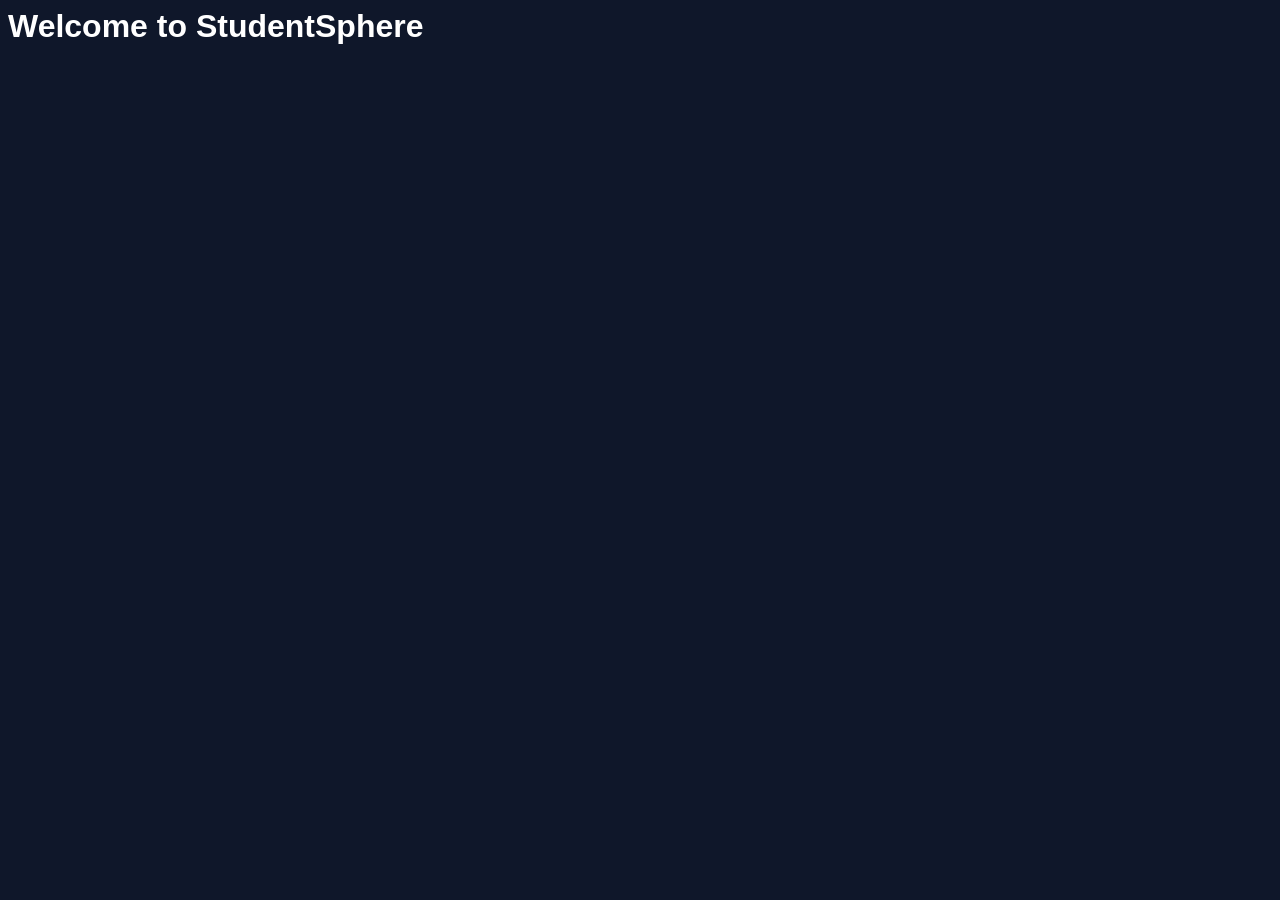
==== index.html @ 1b01b0fb "Added basic structure" ====
<html>
    <head>
        <title>StudentSphere</title>
        <link rel="stylesheet" href="style.css">
    </head>
    <body>
        <h1>Welcome to StudentSphere</h1>
        <script src="app.js"></script>
    </body>
</html>
---- style.css ----
body{
    background-color: #0f172a;
    color:white;
    font-family: Arial, Helvetica, sans-serif
}
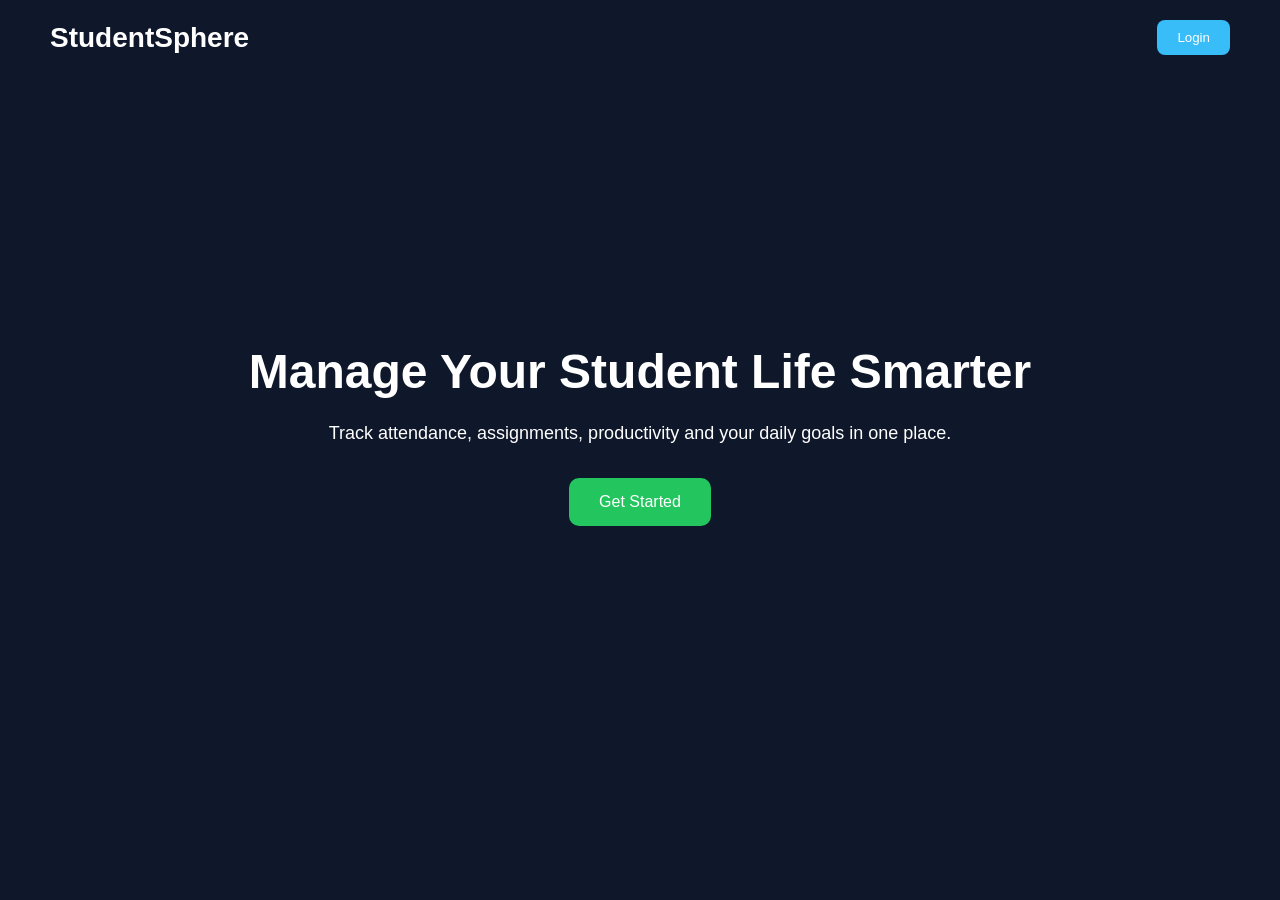
==== commit 17aaf5c9: "Added landing page" ====
--- a/index.html
+++ b/index.html
@@ -4,7 +4,17 @@
         <link rel="stylesheet" href="style.css">
     </head>
     <body>
-        <h1>Welcome to StudentSphere</h1>
+        <nav class="navbar">
+            <h1 class="logo">StudentSphere</h1>
+            <button class="login-btn">Login</button>
+        </nav>
+        <section class="hero">
+            <h2>Manage Your Student Life Smarter</h2>
+            <p>
+                Track attendance, assignments, productivity and your daily goals in one place.
+            </p>
+            <button class="start-btn">Get Started</button>
+        </section>
         <script src="app.js"></script>
     </body>
 </html>
--- a/style.css
+++ b/style.css
@@ -1,5 +1,62 @@
+*{
+    margin: 0;
+    padding: 0;
+    box-sizing:border-box;
+}
+
 body{
     background-color: #0f172a;
     color:white;
     font-family: Arial, Helvetica, sans-serif
+}
+
+.navbar{
+    display: flex;
+    justify-content: space-between;
+    align-items: center;
+    padding: 20px 50px;
+}
+
+.logo{
+    font-size:28px;
+}
+
+.login-btn{
+    padding: 10px 20px;
+    border: none;
+    border-radius: 8px;
+    background-color: #38bdf8;
+    color: white;
+    cursor: pointer;
+}
+
+.hero{
+    height: 80vh;
+    display: flex;
+    flex-direction: column;
+    justify-content: center;
+    align-items: center;
+    text-align: center;
+    padding: 20px;
+}
+
+.hero h2{
+    font-size: 48px;
+    margin-bottom: 20px;
+}
+
+.hero p{
+    width: 60%;
+    font-size: 18px;
+    margin-bottom: 30px;
+    line-height: 1.6;
+} 
+.start-btn{
+    padding: 15px 30px;
+    border: none;
+    border-radius: 10px;
+    background-color: #22c55e;
+    color: white;
+    font-size: 16px;
+    cursor: pointer;
 }
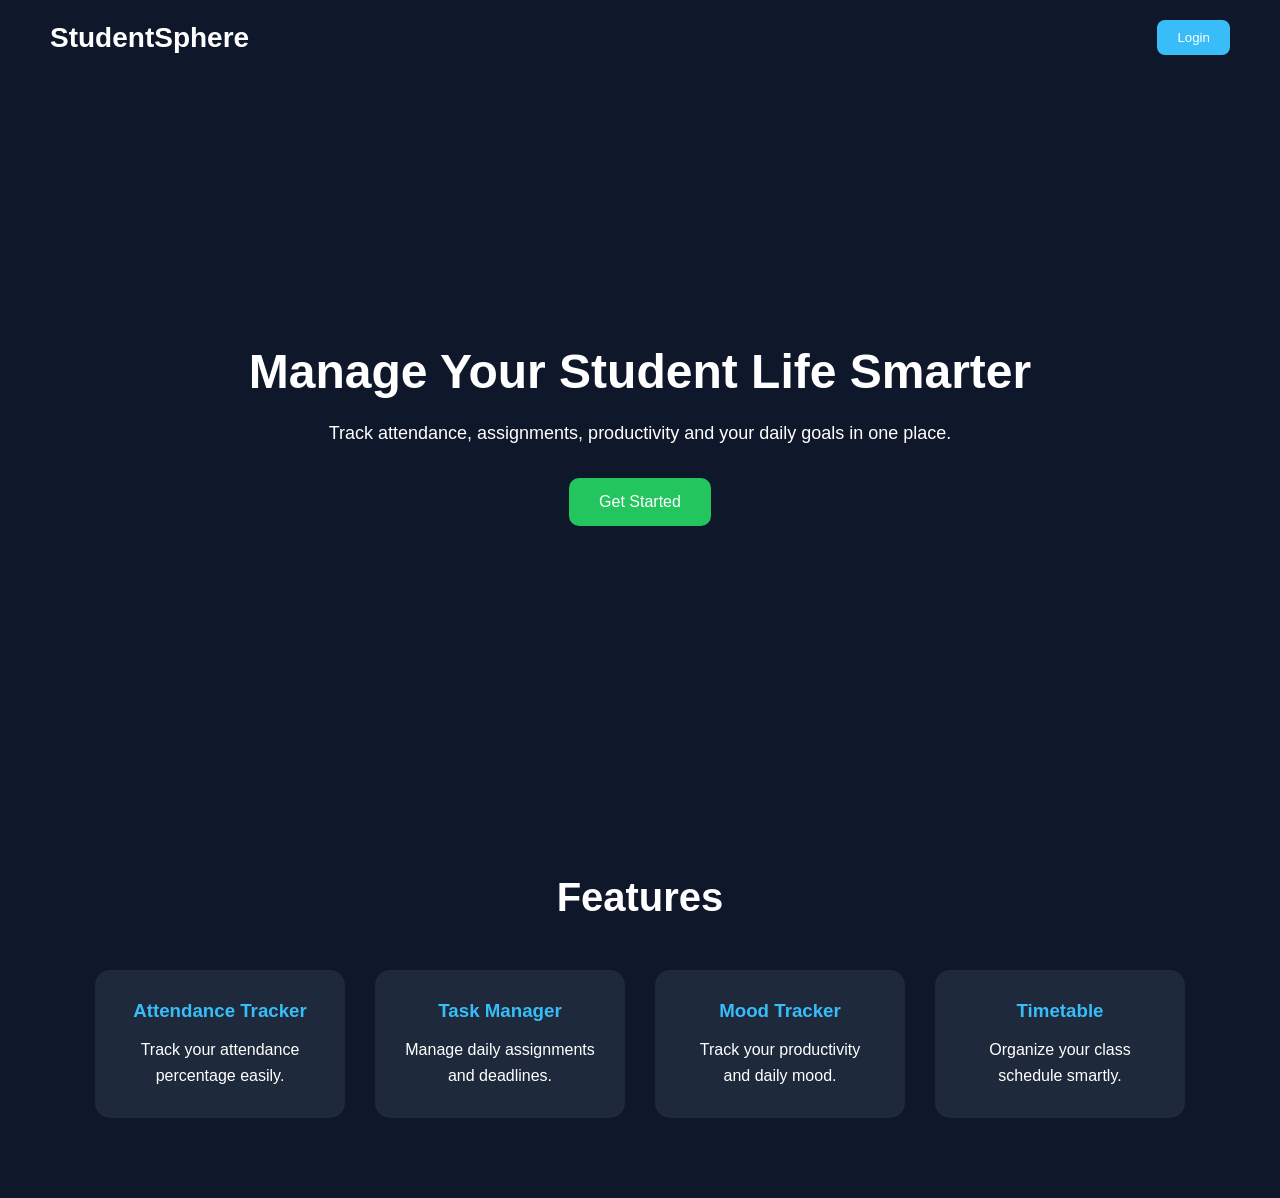
==== commit 972a0e45: "Added features" ====
--- a/index.html
+++ b/index.html
@@ -15,6 +15,32 @@
             </p>
             <button class="start-btn">Get Started</button>
         </section>
+        <section class="features">
+            <h2>Features</h2>
+            <div class="feature-container">
+
+                <div class="feature-card">
+                    <h3>Attendance Tracker</h3>
+                    <p>Track your attendance percentage easily.</p>
+                </div>
+
+                <div class="feature-card">
+                    <h3>Task Manager</h3>
+                    <p>Manage daily assignments and deadlines.</p>
+                </div>
+
+                <div class="feature-card">
+                    <h3>Mood Tracker</h3>
+                    <p>Track your productivity and daily mood.</p>
+                </div>
+
+                <div class="feature-card">
+                    <h3>Timetable</h3>
+                    <p>Organize your class schedule smartly.</p>
+                </div>
+
+            </div>
+        </section>
         <script src="app.js"></script>
     </body>
 </html>
--- a/style.css
+++ b/style.css
@@ -59,4 +59,43 @@
     color: white;
     font-size: 16px;
     cursor: pointer;
+}
+
+.features{
+    padding: 80px 50px;
+    text-align: center;
+}
+
+.features h2{
+    font-size: 40px;
+    margin-bottom: 50px;
+}
+
+.feature-container{
+    display: flex;
+    justify-content: center;
+    gap: 30px;
+    flex-wrap: wrap;
+}
+
+.feature-card{
+    background-color: #1e293b;
+    padding: 30px;
+    width: 250px;
+    border-radius: 15px;
+    transition: 0.3s;
+}
+
+.feature-card:hover{
+    transform: translateY(-10px);
+    background-color: #334155;
+}
+
+.feature-card h3{
+    margin-bottom: 15px;
+    color: #38bdf8;
+}
+
+.feature-card p{
+    line-height: 1.6;
 }
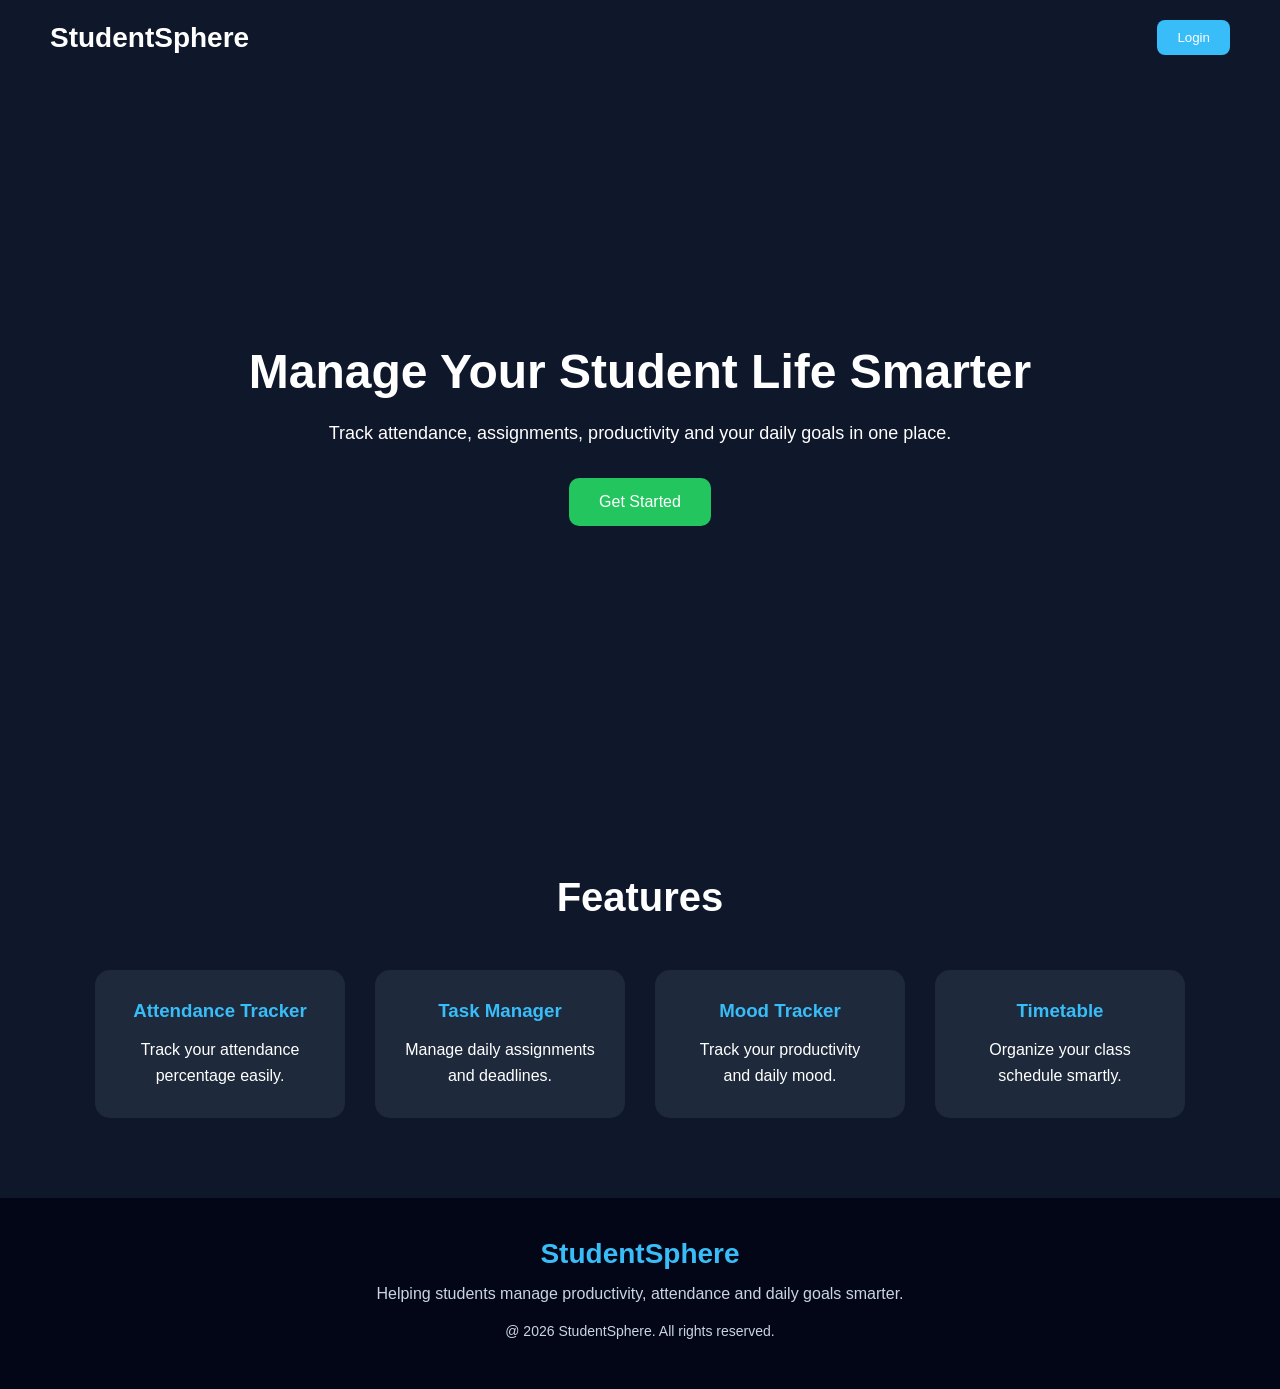
==== commit 71349884: "added footer section" ====
--- a/index.html
+++ b/index.html
@@ -41,6 +41,16 @@
 
             </div>
         </section>
+
+        <footer class="footer">
+            <h3>StudentSphere</h3>
+            <p>
+                Helping students manage productivity, attendance and daily goals smarter.
+            </p>
+            <p class="copyright">
+                @ 2026 StudentSphere. All rights reserved.
+            </p>
+        </footer>
         <script src="app.js"></script>
     </body>
 </html>
--- a/style.css
+++ b/style.css
@@ -98,4 +98,28 @@
 
 .feature-card p{
     line-height: 1.6;
+}
+
+.footer{
+    background-color: #020617;
+    padding: 40px 20px;
+    text-align: center;
+}
+
+.footer h3{
+    font-size: 28px;
+    margin-bottom: 15px;
+    color: #38bdf8;
+}
+
+.footer p{
+    margin-bottom: 10px;
+    color: #cbd5e1;
+    line-height: 1,6;
+}
+
+.copyright{
+    margin-top: 20px;
+    font-size: 14px;
+    color: #94a3b8
 }
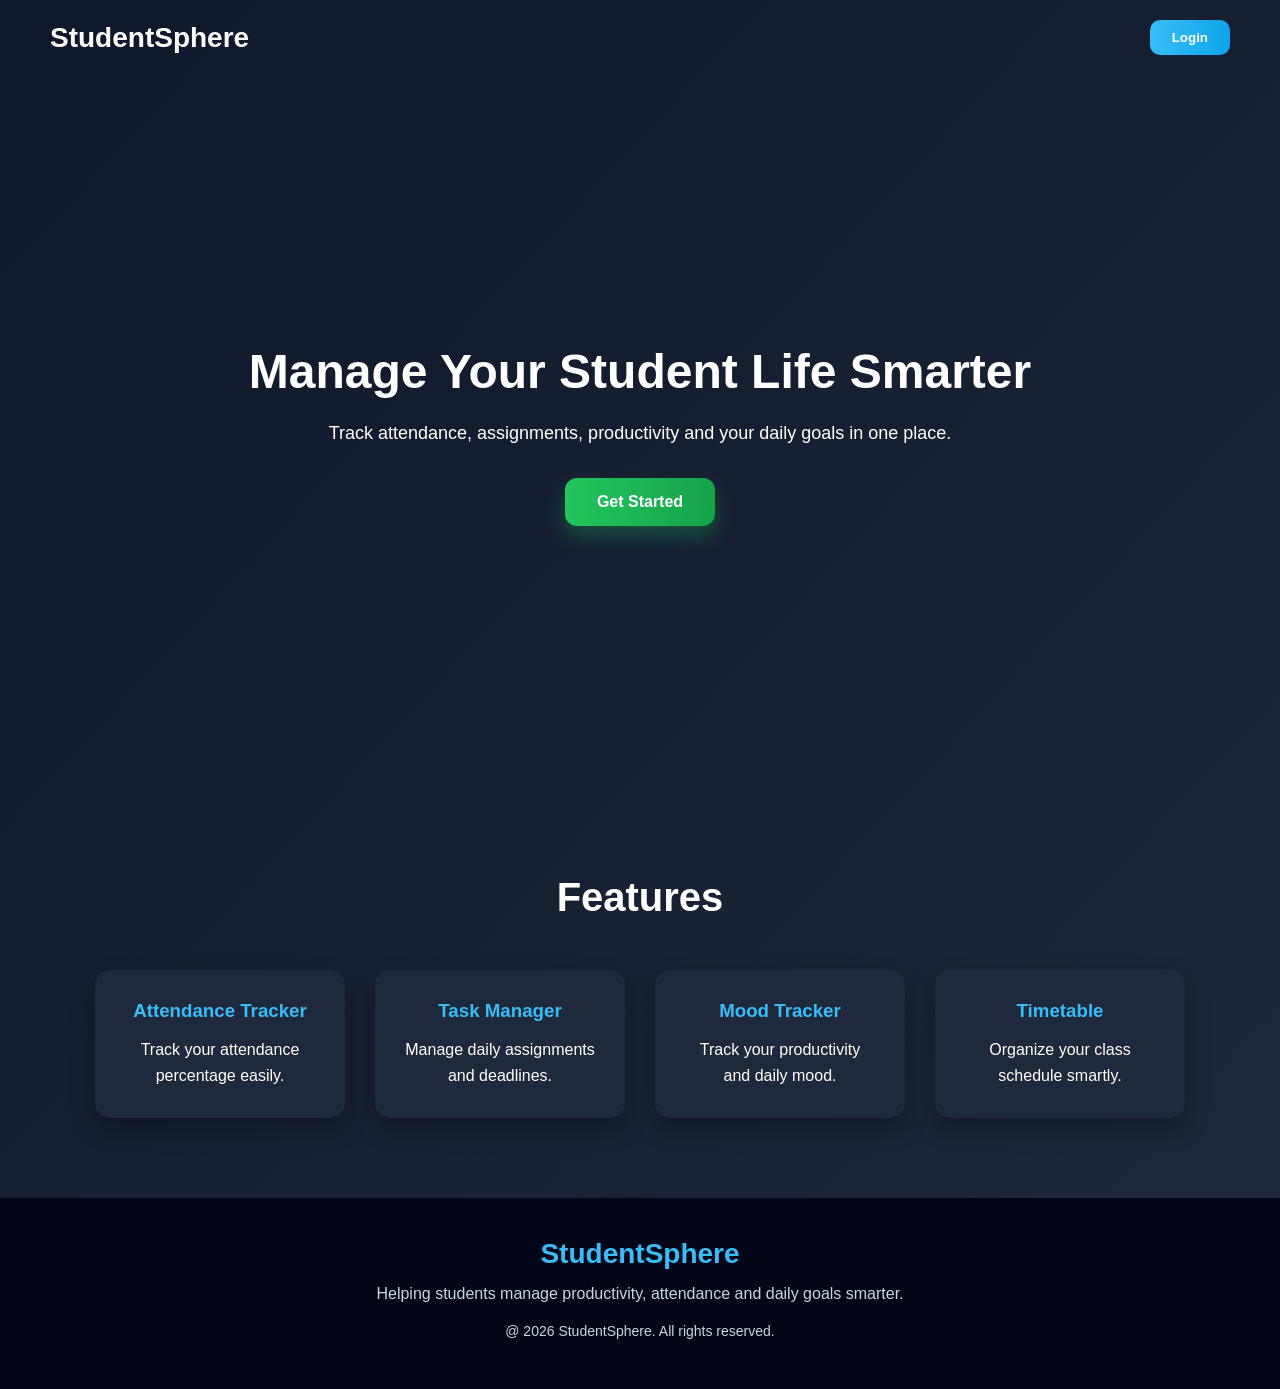
==== commit 7fd7b55b: "Added login page" ====
--- a/index.html
+++ b/index.html
@@ -1,7 +1,7 @@
 <html>
     <head>
         <title>StudentSphere</title>
-        <link rel="stylesheet" href="style.css">
+        <link rel="stylesheet" href="css/style.css">
     </head>
     <body>
         <nav class="navbar">
@@ -51,6 +51,6 @@
                 @ 2026 StudentSphere. All rights reserved.
             </p>
         </footer>
-        <script src="app.js"></script>
+        <script src="js/app.js"></script>
     </body>
 </html>
--- a/css/style.css
+++ b/css/style.css
@@ -0,0 +1,158 @@
+*{
+    margin: 0;
+    padding: 0;
+    box-sizing:border-box;
+}
+
+body{
+    background: linear-gradient(to bottom right, #0f172a, #1e293b);
+    color: white;
+    font-family: Arial, Helvetica, sans-serif;
+}
+
+.navbar{
+    display: flex;
+    justify-content: space-between;
+    align-items: center;
+    padding: 20px 50px;
+}
+
+.logo{
+    font-size:28px;
+}
+
+.login-btn{
+    padding: 10px 22px;
+    border: none;
+    border-radius: 10px;
+    background: linear-gradient(to right, #38bdf8, #0ea5e9);
+    color: white;
+    font-weight: bold;
+    cursor: pointer;
+    transition: 0.3s;
+}
+
+.login-btn:hover{
+    transform: scale(1.05);
+    opacity: 0.9;
+}
+
+.hero{
+    height: 80vh;
+    display: flex;
+    flex-direction: column;
+    justify-content: center;
+    align-items: center;
+    text-align: center;
+    padding: 20px;
+}
+
+.hero h2{
+    font-size: 48px;
+    margin-bottom: 20px;
+}
+
+.hero p{
+    width: 60%;
+    font-size: 18px;
+    margin-bottom: 30px;
+    line-height: 1.6;
+} 
+
+.start-btn{
+    padding: 15px 32px;
+    border: none;
+    border-radius: 12px;
+    background: linear-gradient(to right, #22c55e, #16a34a);
+    color: white;
+    font-size: 16px;
+    font-weight: bold;
+    cursor: pointer;
+    transition: 0.3s;
+    box-shadow: 0 10px 20px rgba(34, 197, 94,0.3);
+}
+
+.start-btn:hover{
+    transform: translateY(-3px);
+    opacity: 0.9;
+}
+
+.features{
+    padding: 80px 50px;
+    text-align: center;
+}
+
+.features h2{
+    font-size: 40px;
+    margin-bottom: 50px;
+}
+
+.feature-container{
+    display: flex;
+    justify-content: center;
+    gap: 30px;
+    flex-wrap: wrap;
+}
+
+.feature-card{
+    background-color: #1e293b;
+    padding: 30px;
+    width: 250px;
+    border-radius: 15px;
+    box-shadow: 0 10px 25px rgba(0,0,0,0.3);
+    transition: 0.3s;
+}
+
+.feature-card:hover{
+    transform: translateY(-10px);
+    background-color: #334155;
+}
+
+.feature-card h3{
+    margin-bottom: 15px;
+    color: #38bdf8;
+}
+
+.feature-card p{
+    line-height: 1.6;
+}
+
+.footer{
+    background-color: #020617;
+    padding: 40px 20px;
+    text-align: center;
+}
+
+.footer h3{
+    font-size: 28px;
+    margin-bottom: 15px;
+    color: #38bdf8;
+}
+
+.footer p{
+    margin-bottom: 10px;
+    color: #cbd5e1;
+    line-height: 1,6;
+}
+
+.copyright{
+    margin-top: 20px;
+    font-size: 14px;
+    color: #94a3b8
+}
+
+@media (max-width: 768px){
+    .navbar{
+        padding: 20px;
+    }
+    .hero h2{
+        font-size: 36px;
+    }
+    .hero p{
+        width: 90%;
+    }
+    .feature-container{
+        flex-direction: column;
+        align-items: center;
+    }
+}
